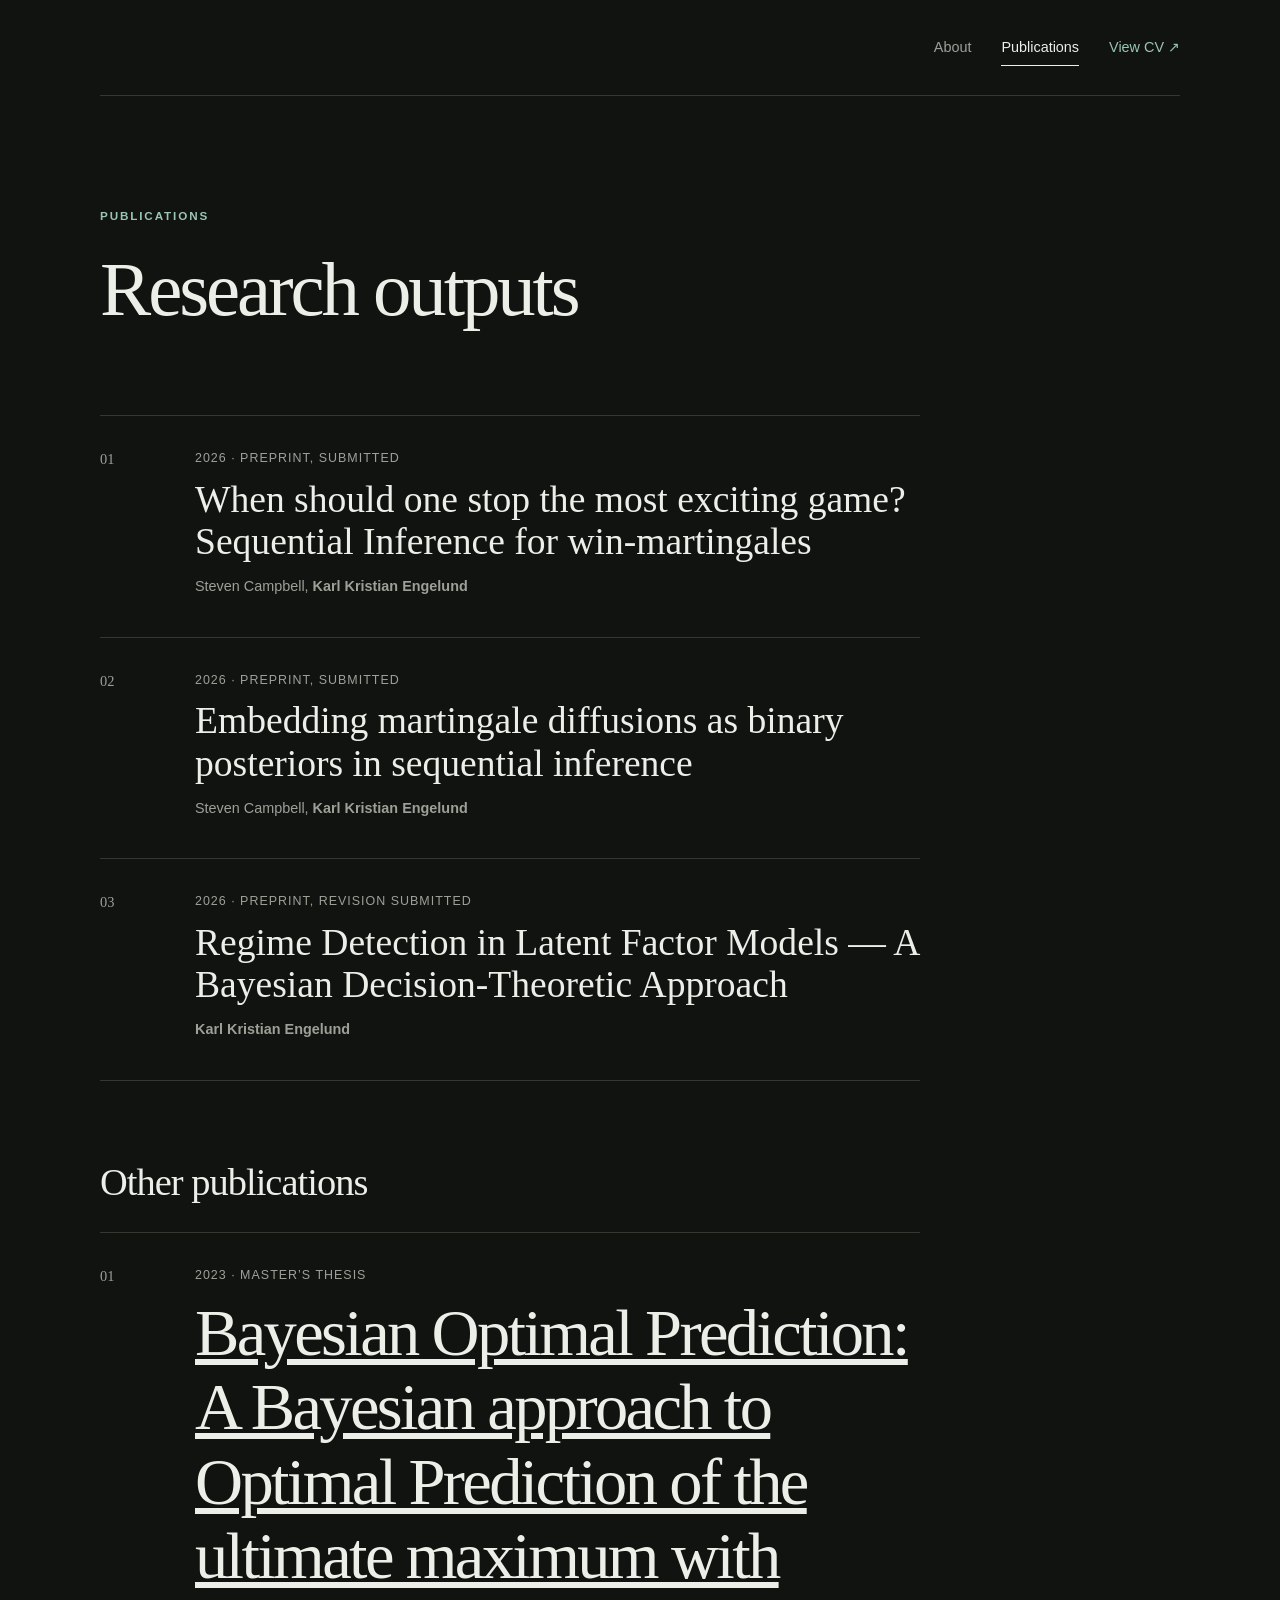
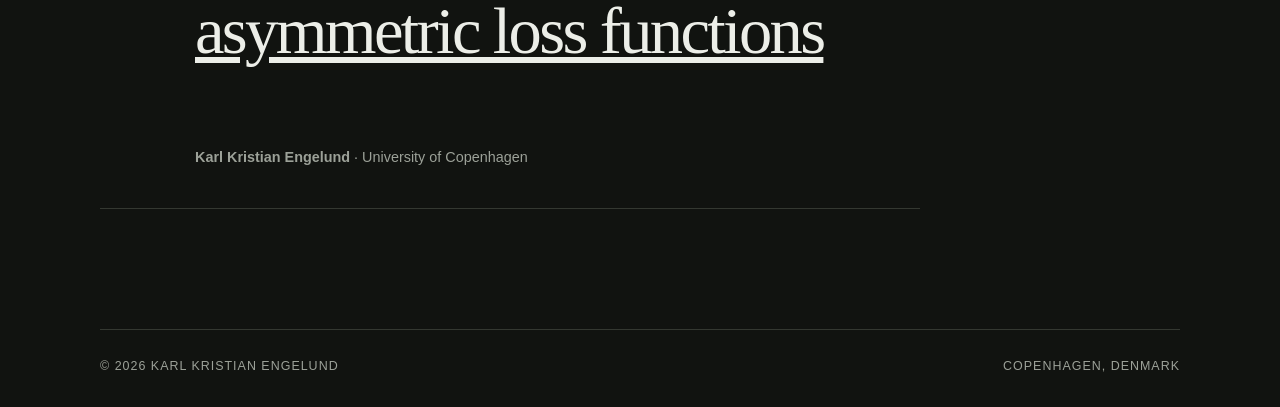
==== publications.html @ 3368e4a1 "Add master's thesis" ====
<!doctype html>
<html lang="en">
  <head>
    <meta charset="utf-8" />
    <meta name="viewport" content="width=device-width, initial-scale=1" />
    <meta
      name="description"
      content="Publications and scholarly work by Karl Kristian Engelund."
    />
    <title>Publications — Karl Kristian Engelund</title>
    <link rel="stylesheet" href="styles.css" />
  </head>

  <body>
    <main class="page">
      <header class="site-header">
        <nav class="site-nav" aria-label="Primary navigation">
          <a class="nav-link" href="index.html#about">About</a>
          <a class="nav-link" href="publications.html" aria-current="page">Publications</a>
          <a
            class="nav-link cv-link"
            href="CV_KarlKristianEngelund(public).pdf"
            target="_blank"
            rel="noreferrer"
          >
            View CV <span aria-hidden="true">↗</span>
          </a>
        </nav>
      </header>

      <section class="archive">
        <p class="eyebrow">Publications</p>
        <h1>Research outputs</h1>

        <ol class="publication-list">
          <li>
            <article>
              <p class="publication-meta">2026 · Preprint, submitted</p>
              <h3>
                <a href="https://arxiv.org/abs/2608.12291">
                  When should one stop the most exciting game? Sequential Inference for
                  win-martingales
                </a>
              </h3>
              <p>Steven Campbell, <strong>Karl Kristian Engelund</strong></p>
            </article>
          </li>
          <li>
            <article>
              <p class="publication-meta">2026 · Preprint, submitted</p>
              <h3>
                <a href="https://arxiv.org/abs/2607.20373">
                  Embedding martingale diffusions as binary posteriors in sequential inference
                </a>
              </h3>
              <p>Steven Campbell, <strong>Karl Kristian Engelund</strong></p>
            </article>
          </li>
          <li>
            <article>
              <p class="publication-meta">2026 · Preprint, revision submitted</p>
              <h3>
                <a href="https://arxiv.org/abs/2610.20366">
                  Regime Detection in Latent Factor Models — A Bayesian Decision-Theoretic Approach
                </a>
              </h3>
              <p><strong>Karl Kristian Engelund</strong></p>
            </article>
          </li>
        </ol>

        <div class="publication-section">
          <h2 class="publication-section-title">Other publications</h2>

          <ol class="publication-list publication-list--other">
            <li>
              <article>
                <p class="publication-meta">2023 · Master’s thesis</p>
                <h2>
                  <a href="publications/bayesian-optimal-prediction.html">
                    Bayesian Optimal Prediction: A Bayesian approach to Optimal Prediction of the
                    ultimate maximum with asymmetric loss functions
                  </a>
                </h2>
                <p><strong>Karl Kristian Engelund</strong> · University of Copenhagen</p>
              </article>
            </li>
          </ol>
        </div>
      </section>

      <footer>
        <span>© 2026 Karl Kristian Engelund</span>
        <span>Copenhagen, Denmark</span>
      </footer>
    </main>
  </body>
</html>
---- styles.css ----
:root {
  color-scheme: dark;
  --background: #111310;
  --text: #eceee8;
  --muted: #9ca198;
  --accent: #9bc4b5;
  --line: #343831;
  --serif: Georgia, "Times New Roman", serif;
  --sans: Inter, ui-sans-serif, -apple-system, BlinkMacSystemFont, "Segoe UI", sans-serif;
}

* {
  box-sizing: border-box;
}

html {
  scroll-behavior: smooth;
}

body {
  margin: 0;
  background: var(--background);
  color: var(--text);
  font-family: var(--sans);
  font-size: 16px;
  line-height: 1.65;
  -webkit-font-smoothing: antialiased;
}

a {
  color: inherit;
}

.page {
  width: min(1080px, calc(100% - 48px));
  min-height: 100vh;
  margin: 0 auto;
  display: flex;
  flex-direction: column;
}

.site-header {
  min-height: 96px;
  display: flex;
  align-items: center;
  justify-content: flex-end;
  border-bottom: 1px solid var(--line);
}

.publication-meta,
footer {
  color: var(--muted);
  font-size: 0.78rem;
  letter-spacing: 0.08em;
  text-transform: uppercase;
}

.site-nav {
  display: flex;
  align-items: center;
  gap: 30px;
}

.nav-link {
  position: relative;
  border: 0;
  padding: 8px 0;
  background: transparent;
  color: var(--muted);
  font: inherit;
  font-size: 0.9rem;
  text-decoration: none;
  cursor: pointer;
}

.nav-link::after {
  position: absolute;
  right: 0;
  bottom: 1px;
  left: 0;
  height: 1px;
  background: var(--text);
  content: "";
  opacity: 0;
  transform: scaleX(0.6);
  transition: opacity 160ms ease, transform 160ms ease;
}

.nav-link:hover,
.nav-link:focus-visible,
.nav-link[aria-current="page"],
.nav-link[aria-pressed="true"] {
  color: var(--text);
}

.nav-link:hover::after,
.nav-link:focus-visible::after,
.nav-link[aria-current="page"]::after,
.nav-link[aria-pressed="true"]::after {
  opacity: 1;
  transform: scaleX(1);
}

.cv-link {
  color: var(--accent);
}

.page-content {
  flex: 1;
  display: grid;
  grid-template-columns: minmax(210px, 26%) minmax(0, 66%);
  justify-content: space-between;
  padding: clamp(60px, 8vw, 5px) 0 10px;
}

.profile {
  align-self: start;
}

.profile-photo {
  display: block;
  width: 100%;
  height: auto;
  aspect-ratio: 1 / 1;
  margin-bottom: 28px;
  object-fit: cover;
  object-position: 57% 50%;
}

.profile-heading {
  border-bottom: 1px solid var(--line);
  padding-bottom: 25px;
}

.profile-heading h1 {
  margin-bottom: 8px;
  font-size: clamp(2rem, 3.2vw, 2.8rem);
  letter-spacing: -0.035em;
}

.profile-heading p {
  margin: 0;
  color: var(--muted);
  font-size: 0.9rem;
}

.profile-links {
  display: flex;
  align-items: center;
  flex-direction: row;
  justify-content: space-between;
  gap: 12px;
  border-bottom: 1px solid var(--line);
  padding: 23px 0;
  white-space: nowrap;
}

.profile-links a,
.publication-note a,
.publication-list h3 a {
  text-decoration-color: var(--line);
  text-decoration-thickness: 1px;
  text-underline-offset: 4px;
}

.profile-links a {
  font-size: 0.76rem;
}

.profile-links a:hover,
.publication-note a:hover,
.publication-list h3 a:hover {
  color: var(--accent);
  text-decoration-color: currentColor;
}

.education {
  padding-top: 27px;
}

.education .eyebrow {
  margin-bottom: 16px;
}

.education ul,
.interests ul {
  margin: 0;
  padding: 0;
  list-style: none;
}

.education li {
  position: relative;
  margin-bottom: 17px;
  padding-left: 17px;
  font-size: 0.84rem;
  line-height: 1.45;
}

.education li::before,
.interests li::before {
  position: absolute;
  left: 0;
  color: var(--accent);
  content: "•";
}

.education strong,
.education span {
  display: block;
}

.education strong {
  font-weight: 550;
}

.education span {
  color: var(--muted);
}

.main-column {
  min-width: 0;
}

.panel {
  animation: appear 220ms ease-out;
}

.panel[hidden] {
  display: none;
}

.eyebrow {
  margin: 0 0 22px;
  color: var(--accent);
  font-size: 0.73rem;
  font-weight: 650;
  letter-spacing: 0.16em;
  text-transform: uppercase;
}

h2,
h3,
p {
  margin-top: 0;
}

h1,
h2,
h3 {
  font-family: var(--serif);
  font-weight: 400;
  line-height: 1.12;
}

h2 {
  max-width: 720px;
  margin-bottom: clamp(50px, 7vw, 78px);
  font-size: clamp(2.8rem, 5.2vw, 4.9rem);
  letter-spacing: -0.04em;
}

h2 span {
  color: var(--muted);
}

.biography {
  border-top: 1px solid var(--line);
  padding-top: 30px;
}

.biography p {
  max-width: 650px;
  font-family: var(--serif);
  font-size: clamp(1.12rem, 1.7vw, 1.36rem);
  line-height: 1.58;
}

.biography p:last-child {
  margin-bottom: 0;
}

.interests {
  margin-top: 62px;
  border-top: 1px solid var(--line);
  padding-top: 27px;
}

.interests li {
  position: relative;
  margin-bottom: 13px;
  padding-left: 21px;
  font-family: var(--serif);
  font-size: clamp(1.08rem, 1.6vw, 1.28rem);
}

.publication-list {
  margin: 0;
  padding: 0;
  list-style: none;
  counter-reset: publication;
}

.publication-list li {
  counter-increment: publication;
  display: grid;
  grid-template-columns: 70px 1fr;
  gap: 25px;
  border-top: 1px solid var(--line);
  padding: 32px 0 38px;
}

.publication-list li::before {
  content: "0" counter(publication);
  color: var(--muted);
  font-family: var(--serif);
  font-size: 0.9rem;
}

.publication-meta {
  margin-bottom: 10px;
}

.publication-list h3 {
  margin-bottom: 12px;
  font-size: clamp(1.55rem, 3vw, 2.35rem);
}

.publication-list h3 a {
  text-decoration: none;
}

.publication-list article > p:last-child {
  margin: 0;
  color: var(--muted);
  font-size: 0.9rem;
}

.publication-list li:last-child {
  border-bottom: 1px solid var(--line);
}

.publication-note {
  margin-top: 38px;
  color: var(--muted);
  font-size: 0.9rem;
}

.publication-section {
  margin-top: 72px;
}

.publication-section-title {
  margin-bottom: 28px;
  color: var(--text);
  font-size: clamp(1.8rem, 3vw, 2.6rem);
  letter-spacing: -0.025em;
}

.publication-list--other {
  counter-reset: other-publication;
}

.publication-list--other li {
  counter-increment: other-publication;
}

.publication-list--other li::before {
  content: "0" counter(other-publication);
}

.archive {
  width: min(820px, 100%);
}

.thesis-record {
  width: 100%;
}

.archive,
.thesis-record {
  padding: clamp(64px, 9vw, 110px) 0 120px;
}

.archive > h1,
.thesis-record > h1 {
  margin: 0 0 clamp(50px, 8vw, 82px);
  font-size: clamp(2.8rem, 6vw, 5rem);
  letter-spacing: -0.04em;
}

.archive .publication-section {
  margin-top: 80px;
}

.thesis-record > h1 {
  max-width: none;
  margin-bottom: 20px;
  font-size: clamp(2.35rem, 4.4vw, 4rem);
  line-height: 1.08;
}

.thesis-author {
  margin-bottom: 56px;
  color: var(--muted);
  font-family: var(--serif);
  font-size: clamp(1.15rem, 2vw, 1.4rem);
}

.thesis-metadata {
  display: grid;
  grid-template-columns: repeat(3, minmax(0, 1fr));
  gap: 24px;
  margin: 0 0 64px;
  border-top: 1px solid var(--line);
  border-bottom: 1px solid var(--line);
  padding: 24px 0;
}

.thesis-metadata div {
  min-width: 0;
}

.thesis-metadata dt {
  margin-bottom: 5px;
  color: var(--muted);
  font-size: 0.7rem;
  letter-spacing: 0.12em;
  text-transform: uppercase;
}

.thesis-metadata dd {
  margin: 0;
  font-family: var(--serif);
}

.thesis-abstract {
  max-width: 920px;
}

.thesis-abstract h2 {
  margin-bottom: 24px;
  font-size: clamp(1.8rem, 3.5vw, 2.7rem);
  letter-spacing: -0.025em;
}

.thesis-abstract p {
  font-family: var(--serif);
  font-size: clamp(1.08rem, 1.7vw, 1.28rem);
  line-height: 1.65;
}

.record-links {
  display: flex;
  flex-wrap: wrap;
  gap: 12px 24px;
  margin-top: 46px;
  border-top: 1px solid var(--line);
  padding-top: 24px;
}

.record-links a {
  color: var(--accent);
  font-size: 0.9rem;
  text-underline-offset: 4px;
}

footer {
  display: flex;
  justify-content: space-between;
  gap: 30px;
  border-top: 1px solid var(--line);
  padding: 26px 0 30px;
}

@keyframes appear {
  from {
    opacity: 0;
    transform: translateY(4px);
  }
  to {
    opacity: 1;
    transform: translateY(0);
  }
}

@media (max-width: 700px) {
  .page {
    width: min(100% - 32px, 1080px);
  }

  .site-header {
    min-height: 76px;
  }

  .site-nav {
    width: 100%;
    justify-content: space-between;
    gap: 18px;
  }

  .page-content {
    grid-template-columns: 1fr;
    gap: 68px;
    padding: 42px 0 78px;
  }

  .profile {
    width: min(100%, 280px);
  }

  h2 {
    margin-bottom: 50px;
    font-size: clamp(2.65rem, 13vw, 4rem);
  }

  .interests {
    margin-top: 48px;
  }

  .publication-list li {
    grid-template-columns: 38px 1fr;
    gap: 10px;
  }

  .publication-section {
    margin-top: 56px;
  }

  .thesis-metadata {
    grid-template-columns: 1fr;
    gap: 20px;
  }

  footer {
    align-items: flex-start;
    flex-direction: column;
    gap: 4px;
  }
}

@media (prefers-reduced-motion: reduce) {
  html {
    scroll-behavior: auto;
  }

  .panel {
    animation: none;
  }

  .nav-link::after {
    transition: none;
  }
}
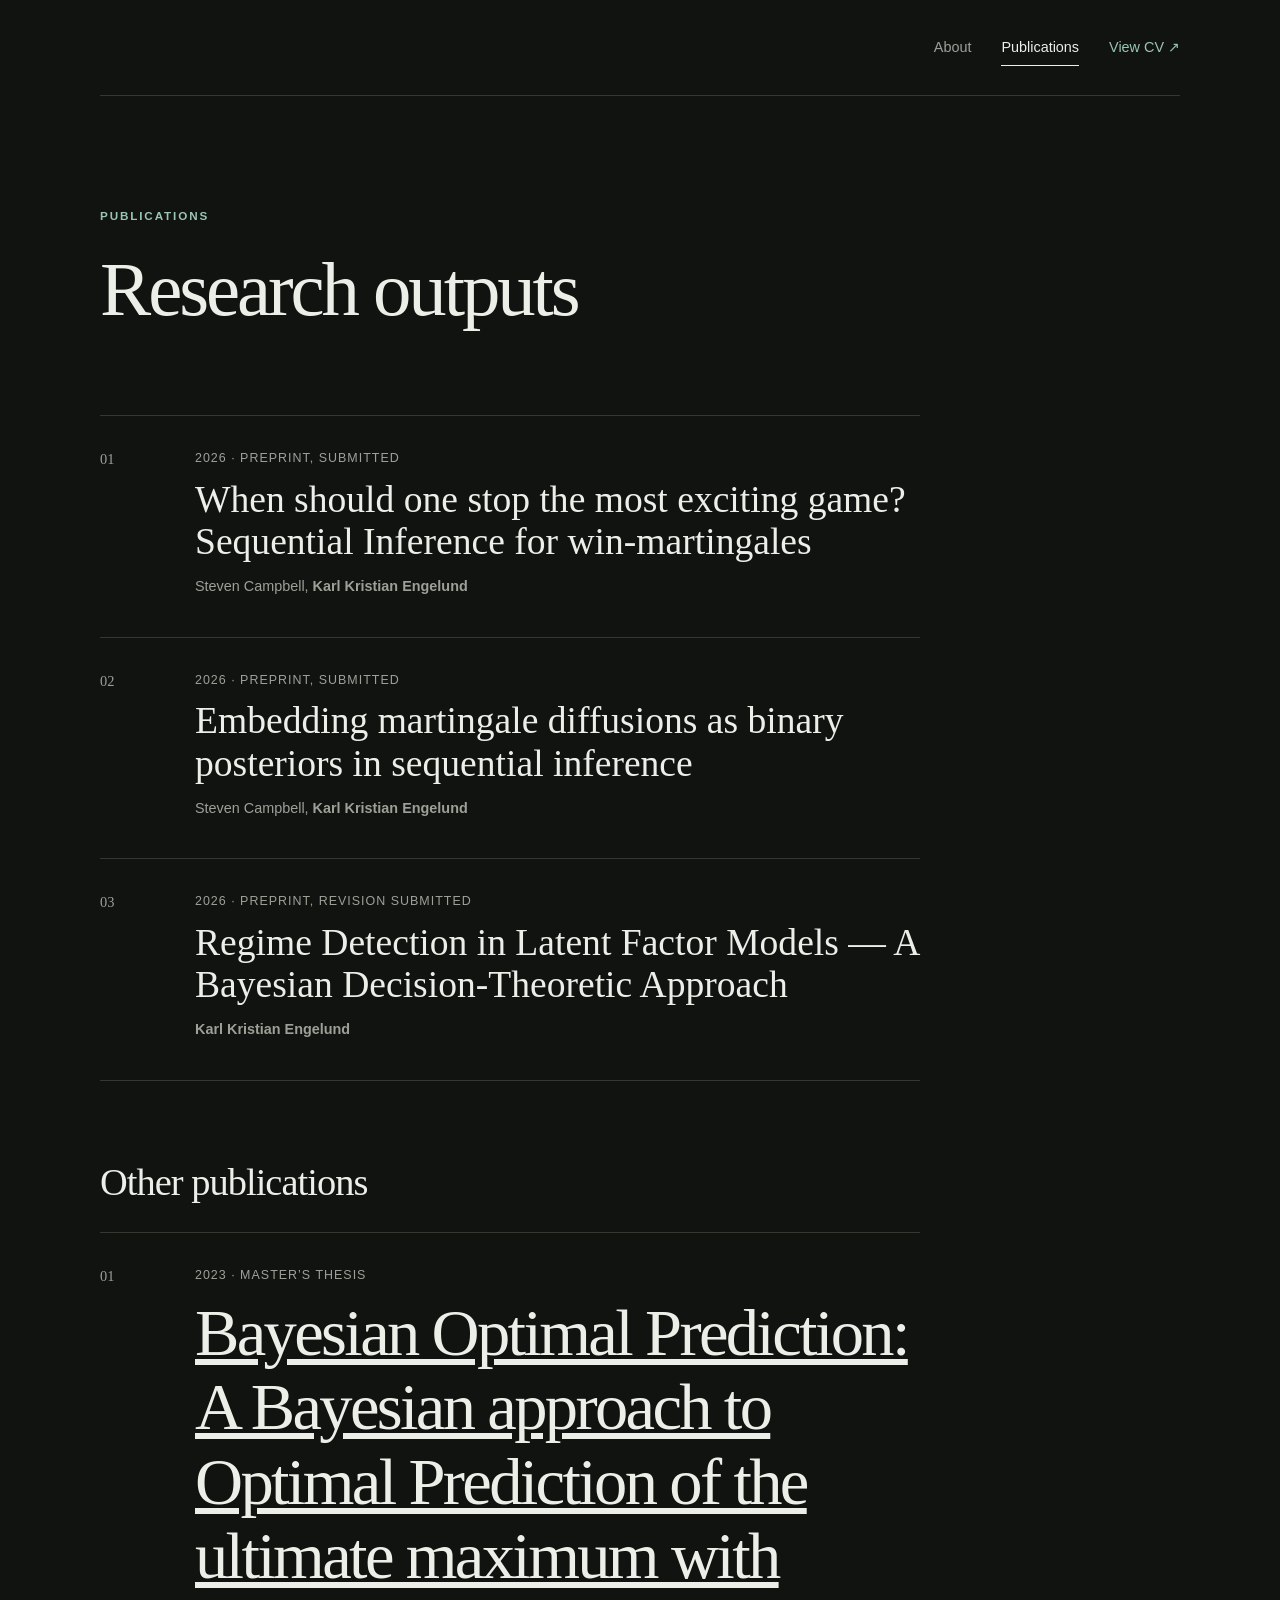
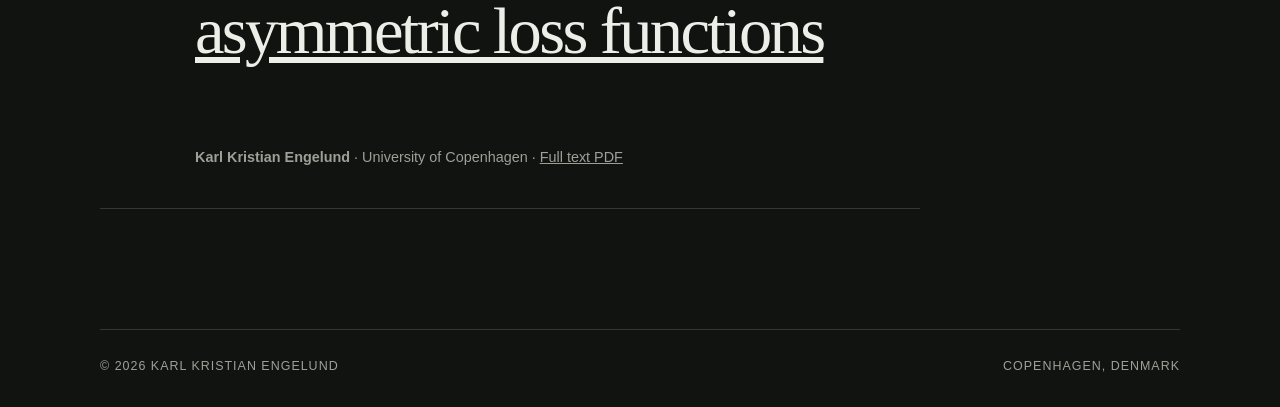
==== commit 4d6ef080: "Improve search engine discovery" ====
--- a/publications.html
+++ b/publications.html
@@ -7,8 +7,18 @@
       name="description"
       content="Publications and scholarly work by Karl Kristian Engelund."
     />
+    <meta name="author" content="Karl Kristian Engelund" />
+    <meta name="robots" content="index, follow" />
+    <link rel="canonical" href="https://karlengelund.github.io/publications.html" />
+    <meta property="og:type" content="website" />
+    <meta property="og:title" content="Publications — Karl Kristian Engelund" />
+    <meta
+      property="og:description"
+      content="Publications and scholarly work by Karl Kristian Engelund."
+    />
+    <meta property="og:url" content="https://karlengelund.github.io/publications.html" />
     <title>Publications — Karl Kristian Engelund</title>
-    <link rel="stylesheet" href="styles.css" />
+    <link rel="stylesheet" href="/styles.css?v=20261028-1" />
   </head>
 
   <body>
@@ -82,7 +92,10 @@
                     ultimate maximum with asymmetric loss functions
                   </a>
                 </h2>
-                <p><strong>Karl Kristian Engelund</strong> · University of Copenhagen</p>
+                <p>
+                  <strong>Karl Kristian Engelund</strong> · University of Copenhagen ·
+                  <a href="publications/bayesian-optimal-prediction.pdf">Full text PDF</a>
+                </p>
               </article>
             </li>
           </ol>
